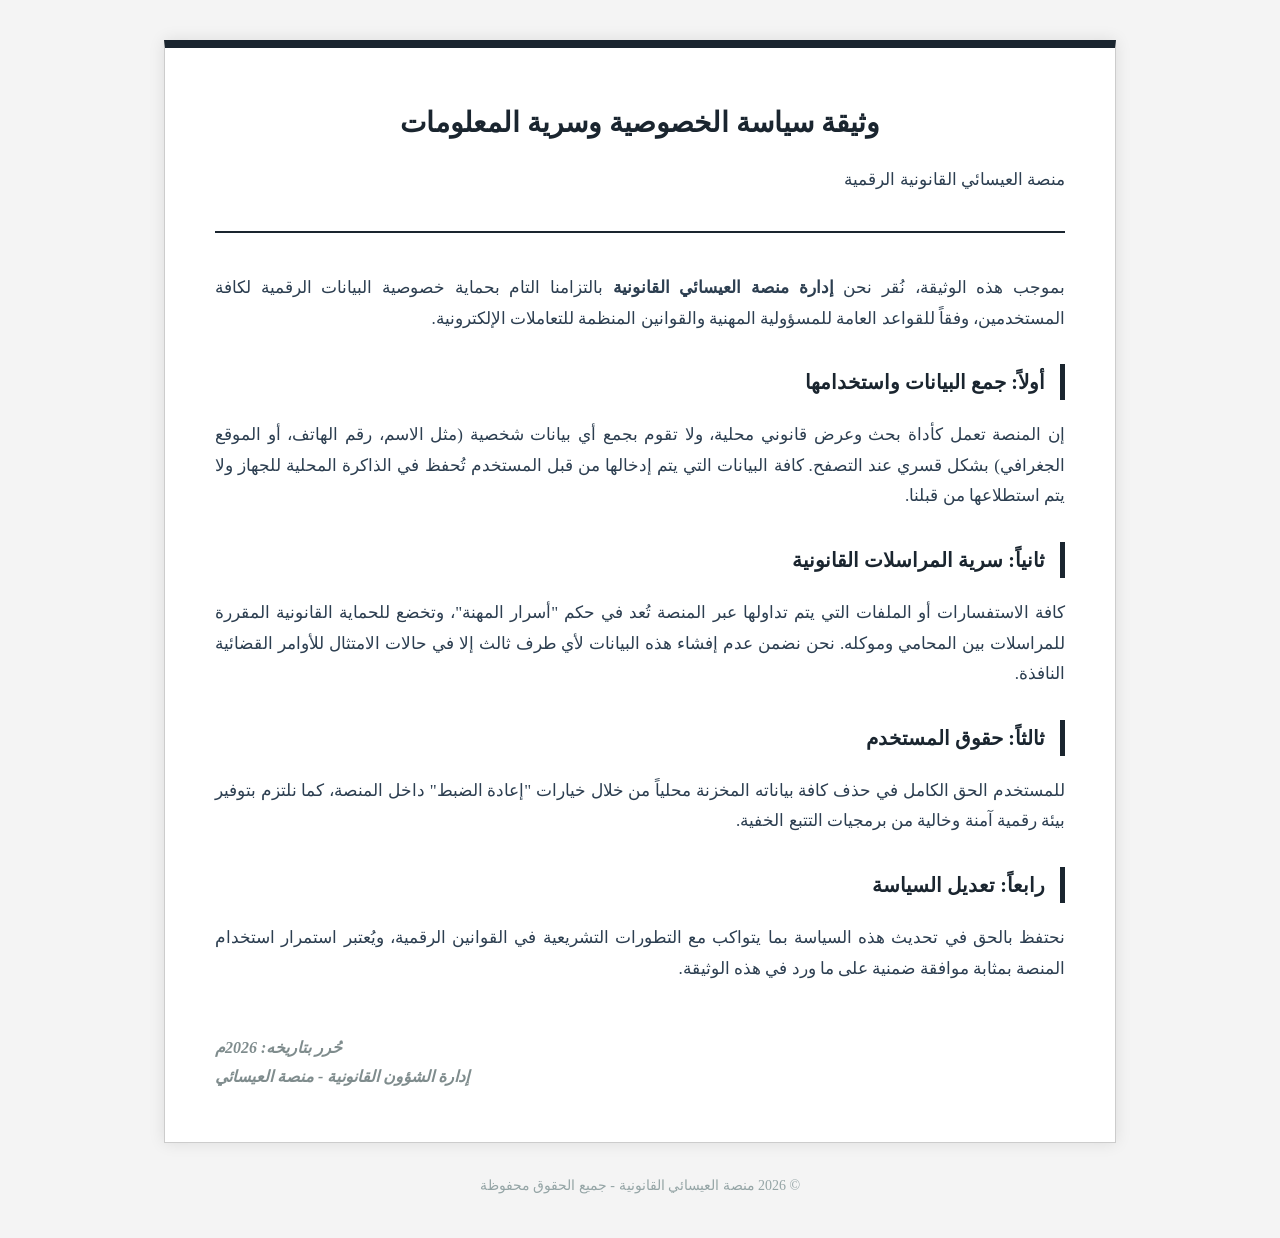
==== privacy.html @ e4146381 "Add files via upload" ====
<!DOCTYPE html>
<html lang="ar" dir="rtl">
<head>
    <meta charset="UTF-8">
    <meta name="viewport" content="width=device-width, initial-scale=1.0">
    <title>سياسة الخصوصية | منصة العيسائي القانونية</title>
    <style>
        body {
            font-family: 'Times New Roman', Times, serif; /* خط كلاسيكي قانوني */
            line-height: 1.8;
            background-color: #f4f4f4;
            color: #2c3e50;
            margin: 0;
            padding: 40px 20px;
        }
        .document-box {
            max-width: 850px;
            margin: auto;
            background: #fff;
            padding: 50px;
            border: 1px solid #ccc;
            box-shadow: 0 0 15px rgba(0,0,0,0.1);
            border-top: 8px solid #1a252f; /* إطار علوي رسمي */
        }
        header {
            text-align: center;
            margin-bottom: 40px;
            border-bottom: 2px double #1a252f;
            padding-bottom: 20px;
        }
        h1 { font-size: 28px; margin: 0; color: #1a252f; }
        h3 { 
            color: #1a252f; 
            border-right: 5px solid #1a252f; 
            padding-right: 15px; 
            margin-top: 30px;
            font-size: 20px;
        }
        p, li { font-size: 17px; text-align: justify; margin-bottom: 15px; }
        .stamp {
            margin-top: 50px;
            text-align: left;
            font-weight: bold;
            font-style: italic;
            color: #7f8c8d;
        }
        footer {
            text-align: center;
            margin-top: 30px;
            font-size: 14px;
            color: #95a5a6;
        }
    </style>
</head>
<body>

    <div class="document-box">
        <header>
            <h1>وثيقة سياسة الخصوصية وسرية المعلومات</h1>
            <p>منصة العيسائي القانونية الرقمية</p>
        </header>

        <section>
            <p>بموجب هذه الوثيقة، نُقر نحن <strong>إدارة منصة العيسائي القانونية</strong> بالتزامنا التام بحماية خصوصية البيانات الرقمية لكافة المستخدمين، وفقاً للقواعد العامة للمسؤولية المهنية والقوانين المنظمة للتعاملات الإلكترونية.</p>

            <h3>أولاً: جمع البيانات واستخدامها</h3>
            <p>إن المنصة تعمل كأداة بحث وعرض قانوني محلية، ولا تقوم بجمع أي بيانات شخصية (مثل الاسم، رقم الهاتف، أو الموقع الجغرافي) بشكل قسري عند التصفح. كافة البيانات التي يتم إدخالها من قبل المستخدم تُحفظ في الذاكرة المحلية للجهاز ولا يتم استطلاعها من قبلنا.</p>

            <h3>ثانياً: سرية المراسلات القانونية</h3>
            <p>كافة الاستفسارات أو الملفات التي يتم تداولها عبر المنصة تُعد في حكم "أسرار المهنة"، وتخضع للحماية القانونية المقررة للمراسلات بين المحامي وموكله. نحن نضمن عدم إفشاء هذه البيانات لأي طرف ثالث إلا في حالات الامتثال للأوامر القضائية النافذة.</p>

            <h3>ثالثاً: حقوق المستخدم</h3>
            <p>للمستخدم الحق الكامل في حذف كافة بياناته المخزنة محلياً من خلال خيارات "إعادة الضبط" داخل المنصة، كما نلتزم بتوفير بيئة رقمية آمنة وخالية من برمجيات التتبع الخفية.</p>

            <h3>رابعاً: تعديل السياسة</h3>
            <p>نحتفظ بالحق في تحديث هذه السياسة بما يتواكب مع التطورات التشريعية في القوانين الرقمية، ويُعتبر استمرار استخدام المنصة بمثابة موافقة ضمنية على ما ورد في هذه الوثيقة.</p>
        </section>

        <div class="stamp">
            حُرر بتاريخه: 2026م<br>
            إدارة الشؤون القانونية - منصة العيسائي
        </div>
    </div>

    <footer>
        &copy; 2026 منصة العيسائي القانونية - جميع الحقوق محفوظة
    </footer>

</body>
</html>
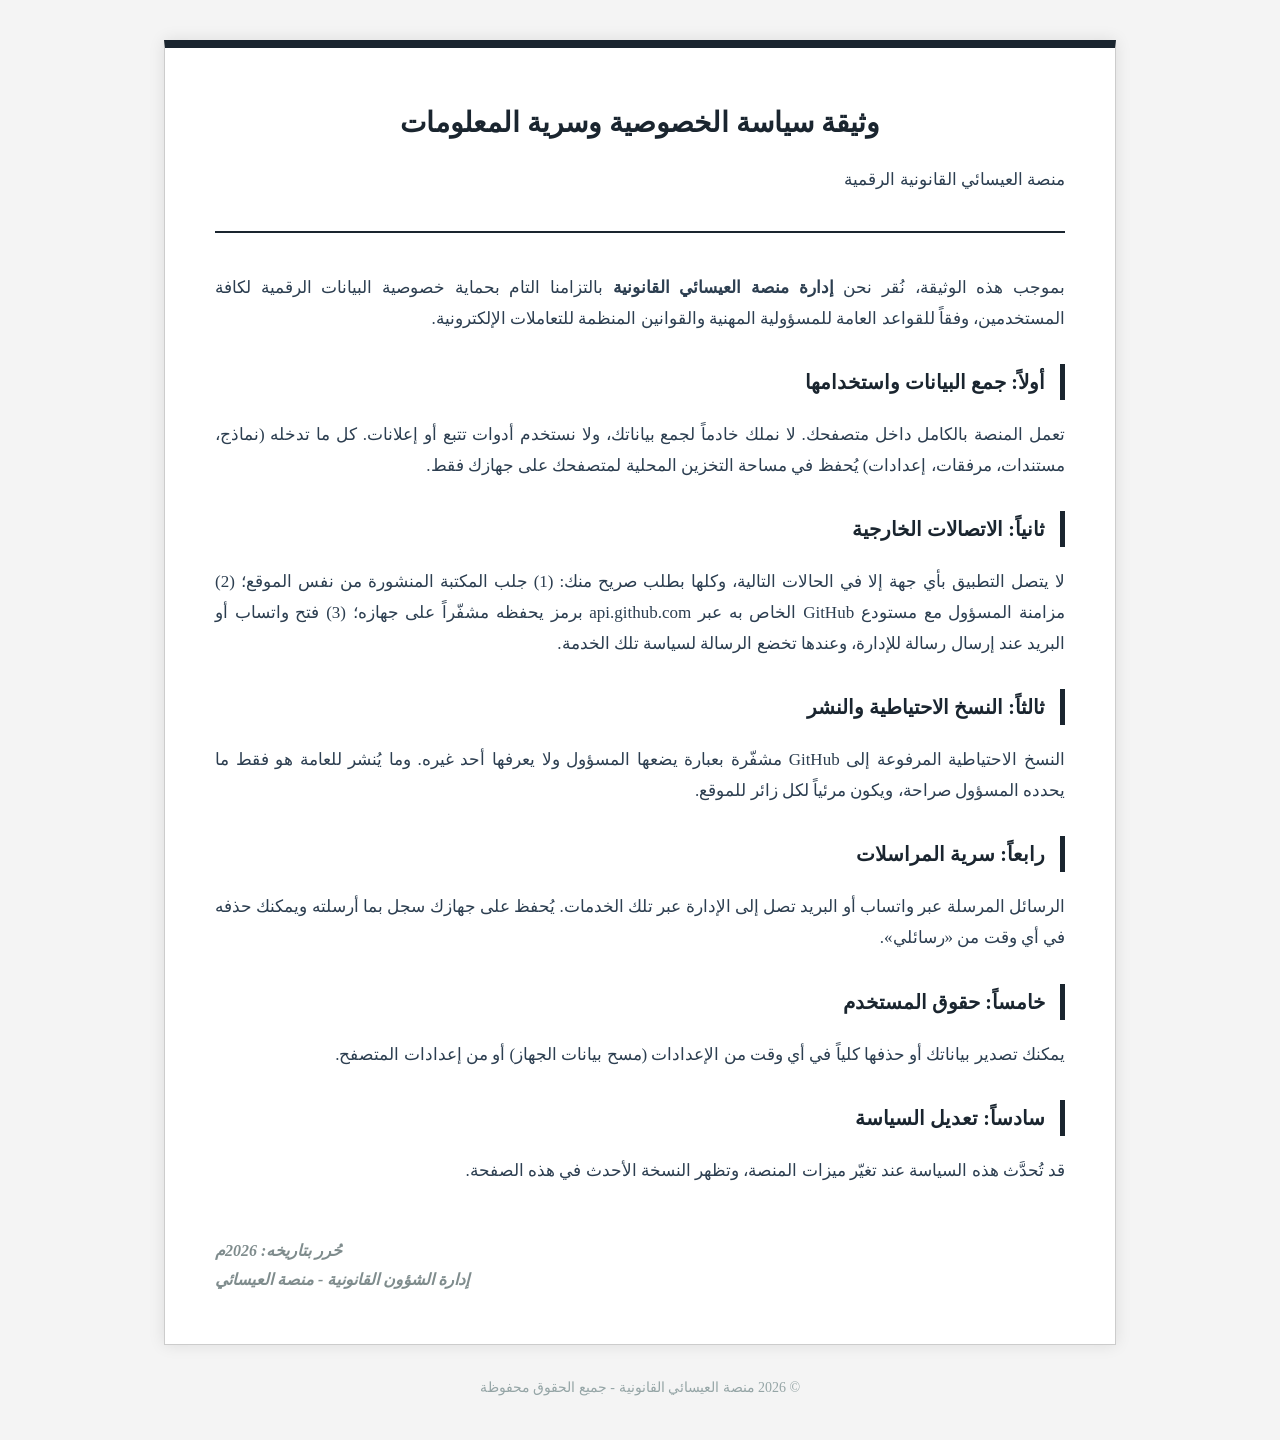
==== commit c7bf8e13: "Add files via upload" ====
--- a/privacy.html
+++ b/privacy.html
@@ -1,90 +1,96 @@
-<!DOCTYPE html>
-<html lang="ar" dir="rtl">
-<head>
-    <meta charset="UTF-8">
-    <meta name="viewport" content="width=device-width, initial-scale=1.0">
-    <title>سياسة الخصوصية | منصة العيسائي القانونية</title>
-    <style>
-        body {
-            font-family: 'Times New Roman', Times, serif; /* خط كلاسيكي قانوني */
-            line-height: 1.8;
-            background-color: #f4f4f4;
-            color: #2c3e50;
-            margin: 0;
-            padding: 40px 20px;
-        }
-        .document-box {
-            max-width: 850px;
-            margin: auto;
-            background: #fff;
-            padding: 50px;
-            border: 1px solid #ccc;
-            box-shadow: 0 0 15px rgba(0,0,0,0.1);
-            border-top: 8px solid #1a252f; /* إطار علوي رسمي */
-        }
-        header {
-            text-align: center;
-            margin-bottom: 40px;
-            border-bottom: 2px double #1a252f;
-            padding-bottom: 20px;
-        }
-        h1 { font-size: 28px; margin: 0; color: #1a252f; }
-        h3 { 
-            color: #1a252f; 
-            border-right: 5px solid #1a252f; 
-            padding-right: 15px; 
-            margin-top: 30px;
-            font-size: 20px;
-        }
-        p, li { font-size: 17px; text-align: justify; margin-bottom: 15px; }
-        .stamp {
-            margin-top: 50px;
-            text-align: left;
-            font-weight: bold;
-            font-style: italic;
-            color: #7f8c8d;
-        }
-        footer {
-            text-align: center;
-            margin-top: 30px;
-            font-size: 14px;
-            color: #95a5a6;
-        }
-    </style>
-</head>
-<body>
-
-    <div class="document-box">
-        <header>
-            <h1>وثيقة سياسة الخصوصية وسرية المعلومات</h1>
-            <p>منصة العيسائي القانونية الرقمية</p>
-        </header>
-
-        <section>
-            <p>بموجب هذه الوثيقة، نُقر نحن <strong>إدارة منصة العيسائي القانونية</strong> بالتزامنا التام بحماية خصوصية البيانات الرقمية لكافة المستخدمين، وفقاً للقواعد العامة للمسؤولية المهنية والقوانين المنظمة للتعاملات الإلكترونية.</p>
-
-            <h3>أولاً: جمع البيانات واستخدامها</h3>
-            <p>إن المنصة تعمل كأداة بحث وعرض قانوني محلية، ولا تقوم بجمع أي بيانات شخصية (مثل الاسم، رقم الهاتف، أو الموقع الجغرافي) بشكل قسري عند التصفح. كافة البيانات التي يتم إدخالها من قبل المستخدم تُحفظ في الذاكرة المحلية للجهاز ولا يتم استطلاعها من قبلنا.</p>
-
-            <h3>ثانياً: سرية المراسلات القانونية</h3>
-            <p>كافة الاستفسارات أو الملفات التي يتم تداولها عبر المنصة تُعد في حكم "أسرار المهنة"، وتخضع للحماية القانونية المقررة للمراسلات بين المحامي وموكله. نحن نضمن عدم إفشاء هذه البيانات لأي طرف ثالث إلا في حالات الامتثال للأوامر القضائية النافذة.</p>
-
-            <h3>ثالثاً: حقوق المستخدم</h3>
-            <p>للمستخدم الحق الكامل في حذف كافة بياناته المخزنة محلياً من خلال خيارات "إعادة الضبط" داخل المنصة، كما نلتزم بتوفير بيئة رقمية آمنة وخالية من برمجيات التتبع الخفية.</p>
-
-            <h3>رابعاً: تعديل السياسة</h3>
-            <p>نحتفظ بالحق في تحديث هذه السياسة بما يتواكب مع التطورات التشريعية في القوانين الرقمية، ويُعتبر استمرار استخدام المنصة بمثابة موافقة ضمنية على ما ورد في هذه الوثيقة.</p>
-        </section>
-
-        <div class="stamp">
-            حُرر بتاريخه: 2026م<br>
-            إدارة الشؤون القانونية - منصة العيسائي
-        </div>
-    </div>
-
-    <footer>
-        &copy; 2026 منصة العيسائي القانونية - جميع الحقوق محفوظة
-    </footer>
-
-</body>
-</html>
+<!DOCTYPE html>
+<html lang="ar" dir="rtl">
+<head>
+    <meta charset="UTF-8">
+    <meta name="viewport" content="width=device-width, initial-scale=1.0">
+    <title>سياسة الخصوصية | منصة العيسائي القانونية</title>
+    <style>
+        body {
+            font-family: 'Times New Roman', Times, serif; /* خط كلاسيكي قانوني */
+            line-height: 1.8;
+            background-color: #f4f4f4;
+            color: #2c3e50;
+            margin: 0;
+            padding: 40px 20px;
+        }
+        .document-box {
+            max-width: 850px;
+            margin: auto;
+            background: #fff;
+            padding: 50px;
+            border: 1px solid #ccc;
+            box-shadow: 0 0 15px rgba(0,0,0,0.1);
+            border-top: 8px solid #1a252f; /* إطار علوي رسمي */
+        }
+        header {
+            text-align: center;
+            margin-bottom: 40px;
+            border-bottom: 2px double #1a252f;
+            padding-bottom: 20px;
+        }
+        h1 { font-size: 28px; margin: 0; color: #1a252f; }
+        h3 { 
+            color: #1a252f; 
+            border-right: 5px solid #1a252f; 
+            padding-right: 15px; 
+            margin-top: 30px;
+            font-size: 20px;
+        }
+        p, li { font-size: 17px; text-align: justify; margin-bottom: 15px; }
+        .stamp {
+            margin-top: 50px;
+            text-align: left;
+            font-weight: bold;
+            font-style: italic;
+            color: #7f8c8d;
+        }
+        footer {
+            text-align: center;
+            margin-top: 30px;
+            font-size: 14px;
+            color: #95a5a6;
+        }
+    </style>
+</head>
+<body>
+
+    <div class="document-box">
+        <header>
+            <h1>وثيقة سياسة الخصوصية وسرية المعلومات</h1>
+            <p>منصة العيسائي القانونية الرقمية</p>
+        </header>
+
+        <section>
+            <p>بموجب هذه الوثيقة، نُقر نحن <strong>إدارة منصة العيسائي القانونية</strong> بالتزامنا التام بحماية خصوصية البيانات الرقمية لكافة المستخدمين، وفقاً للقواعد العامة للمسؤولية المهنية والقوانين المنظمة للتعاملات الإلكترونية.</p>
+
+            <h3>أولاً: جمع البيانات واستخدامها</h3>
+            <p>تعمل المنصة بالكامل داخل متصفحك. لا نملك خادماً لجمع بياناتك، ولا نستخدم أدوات تتبع أو إعلانات. كل ما تدخله (نماذج، مستندات، مرفقات، إعدادات) يُحفظ في مساحة التخزين المحلية لمتصفحك على جهازك فقط.</p>
+
+            <h3>ثانياً: الاتصالات الخارجية</h3>
+            <p>لا يتصل التطبيق بأي جهة إلا في الحالات التالية، وكلها بطلب صريح منك: (1) جلب المكتبة المنشورة من نفس الموقع؛ (2) مزامنة المسؤول مع مستودع GitHub الخاص به عبر api.github.com برمز يحفظه مشفّراً على جهازه؛ (3) فتح واتساب أو البريد عند إرسال رسالة للإدارة، وعندها تخضع الرسالة لسياسة تلك الخدمة.</p>
+
+            <h3>ثالثاً: النسخ الاحتياطية والنشر</h3>
+            <p>النسخ الاحتياطية المرفوعة إلى GitHub مشفّرة بعبارة يضعها المسؤول ولا يعرفها أحد غيره. وما يُنشر للعامة هو فقط ما يحدده المسؤول صراحة، ويكون مرئياً لكل زائر للموقع.</p>
+
+            <h3>رابعاً: سرية المراسلات</h3>
+            <p>الرسائل المرسلة عبر واتساب أو البريد تصل إلى الإدارة عبر تلك الخدمات. يُحفظ على جهازك سجل بما أرسلته ويمكنك حذفه في أي وقت من «رسائلي».</p>
+
+            <h3>خامساً: حقوق المستخدم</h3>
+            <p>يمكنك تصدير بياناتك أو حذفها كلياً في أي وقت من الإعدادات (مسح بيانات الجهاز) أو من إعدادات المتصفح.</p>
+
+            <h3>سادساً: تعديل السياسة</h3>
+            <p>قد تُحدَّث هذه السياسة عند تغيّر ميزات المنصة، وتظهر النسخة الأحدث في هذه الصفحة.</p>
+        </section>
+
+        <div class="stamp">
+            حُرر بتاريخه: 2026م<br>
+            إدارة الشؤون القانونية - منصة العيسائي
+        </div>
+    </div>
+
+    <footer>
+        &copy; 2026 منصة العيسائي القانونية - جميع الحقوق محفوظة
+    </footer>
+
+</body>
+</html>
